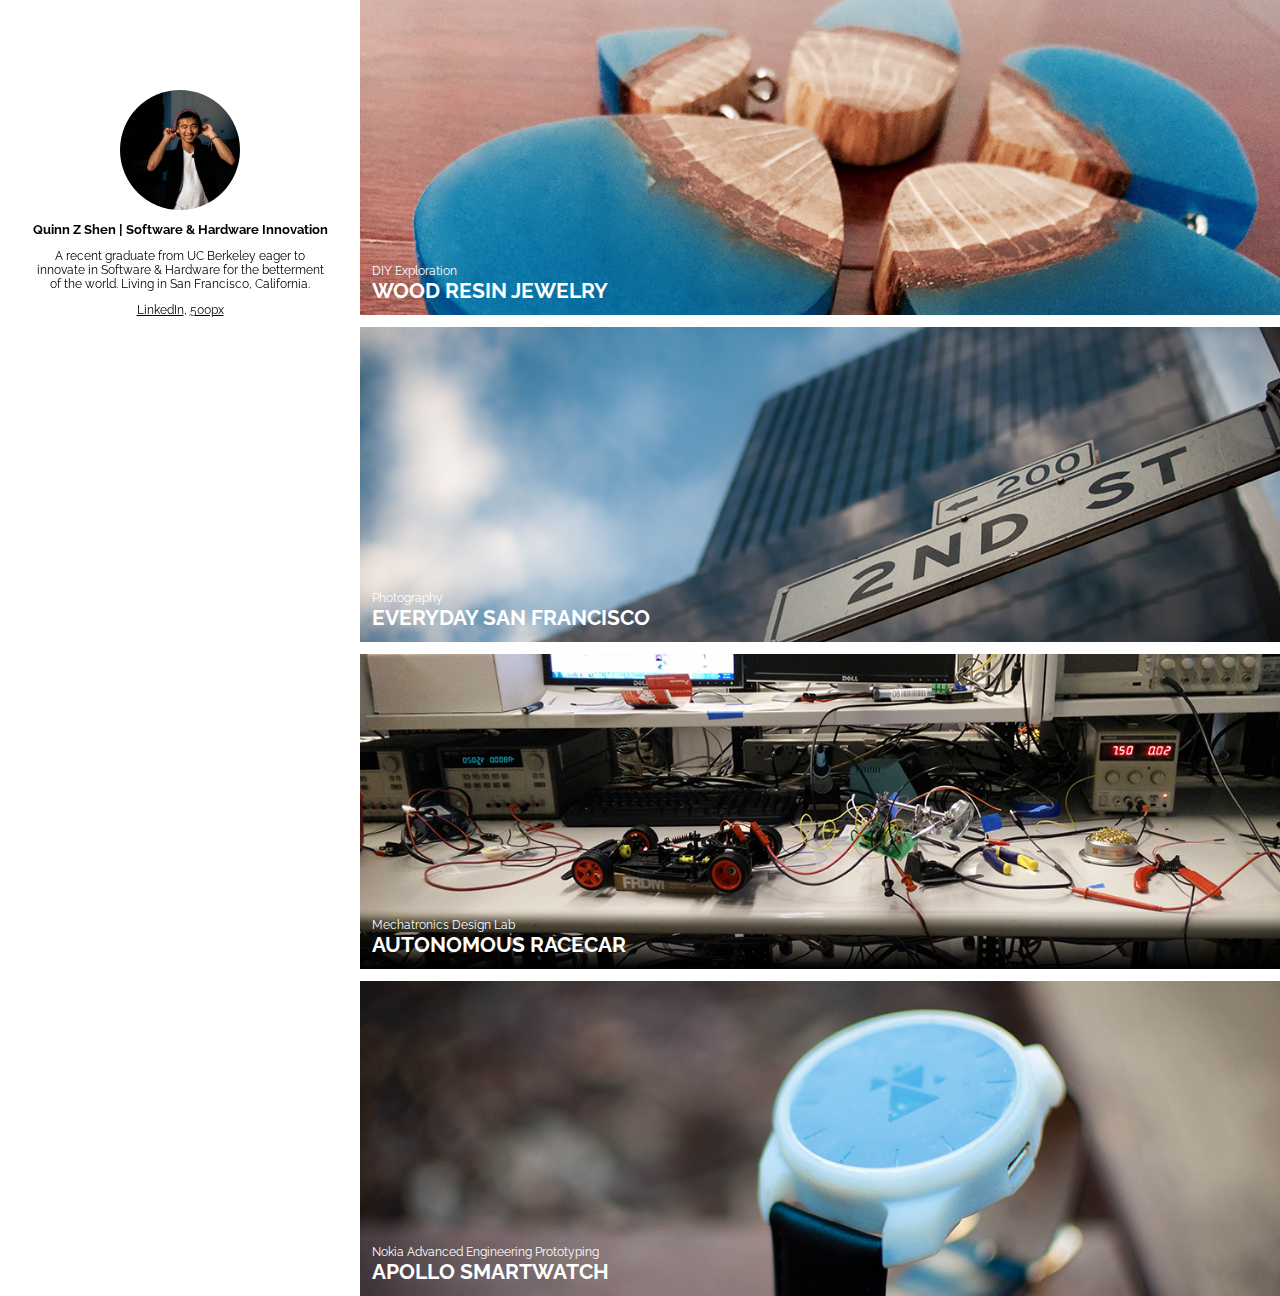
==== index.html @ 86cc1eb0 "First iteration for progressive image loading on home page. Created low and high resolution cover im" ====
<!doctype html>
<html lang="en">
  <head>
    <link href='https://fonts.googleapis.com/css?family=Raleway:400,700,100' rel='stylesheet' type='text/css'>
    <link rel="stylesheet" href="http://yui.yahooapis.com/pure/0.6.0/pure-min.css">
    <script src="https://code.jquery.com/jquery-1.11.3.js"></script>
    <script src="js/index.js"></script>
    <link rel="stylesheet" type="text/css" href="css/style-1.css">
    <link rel="shortcut icon" href="images/favicon.png" type="image/x-icon">
    <link rel="icon" href="images/favicon.png" type="image/x-icon">
    <title>Quinn Z Shen</title>
    <meta charset="utf-8">
    <meta name="viewport" content="width=device-width, initial-scale=1.0">
    <meta name="description" content="Quinn Z Shen's website!">
  </head>

  <body>
    <div class="wrapper">
      <div class="nav">
        <div class="profile"></div>
        <div class="text-module">
          <h1>Quinn Z Shen | Software & Hardware Innovation</h1>
          <p> A recent graduate from UC Berkeley eager to innovate in Software & 
          Hardware for the betterment of the world. Living in San Francisco, California.</p>
          <p><a href="https://www.linkedin.com/in/quinnzshen">LinkedIn</a>, <a href="https://500px.com/quinnzshen">500px</a></p>
        </div>
      </div>
      <div class="showcase">
        <a href="projects/woodresin.html">
          <div id="woodresin" class="content">
            <div id="woodresin-compressed" class="content-preview"></div>
            <div class="content-text">
              <p>DIY Exploration</p>
              <h1>WOOD RESIN JEWELRY</h1>
            </div>
          </div>
        </a>
        <a href="projects/woodresin.html">
          <div id="photography" class="content">
            <div id="photography-compressed" class="content-preview"></div>
            <div class="content-text">  
              <p>Photography</p>
              <h1>EVERYDAY SAN FRANCISCO</h1>
            </div>
          </div>
        </a>
        <a href="projects/woodresin.html">
          <div id="ee192" class="content">
            <div id="ee192-compressed" class="content-preview"></div>
            <div class="content-text">  
              <p>Mechatronics Design Lab</p>
              <h1>AUTONOMOUS RACECAR</h1>
            </div>
          </div>
        </a>
        <a href="projects/woodresin.html">
          <div id="nokia-compressed" class="content-preview"></div>
          <div id="nokia" class="content last">
            <div class="content-text">  
              <p>Nokia Advanced Engineering Prototyping</p>
              <h1>APOLLO SMARTWATCH</h1>
            </div>
          </div>
        </a>
      </div>
    </div>
  </body>
</html>
---- css/style-1.css ----
/* CSS declarations go here */
html, body, div, span, applet, object, iframe, p,
h1, h2, h3, h4, h5, h6, blockquote, pre,
a, abbr, acronym, address, big, cite, code,
del, dfn, em, img, ins, kbd, q, s, samp,
small, strike, strong, sub, sup, tt, var,
dl, dt, dd, ol, ul, li,
fieldset, form, label, legend,
table, caption, tbody, tfoot, thead, tr, th, td,
article, aside, canvas, details, embed,
figure, figcaption, footer, header, hgroup,
menu, nav, output, ruby, section, summary,
time, mark, audio, video {
  margin: 0;
  padding: 0;
  border: 0;
  vertical-align: baseline;
  letter-spacing: normal;
  font-family: "Raleway", sans-serif;
  text-decoration: none;
}

/* HTML5 display-role reset for older browsers */
article, aside, details, figcaption, figure,
footer, header, hgroup, menu, nav, section {
    display: block;
}

.wrapper {
  text-align: center;
}

.nav {
  width: 100%;
}

.showcase {
  margin: 0;
}

h1 {
  font-family: 'Raleway';
  font-weight: 700;
  font-size: 13px;
}

p {
  font-family: 'Raleway';
  font-weight: 400;
  font-size: 12px;
}

a {
  color: inherit;
}

.profile {
  width: 120px;
  height: 120px;
  margin: 24px auto;
  border-radius: 60px 60px;
  background: url(../images/quinn.JPG);
  background-size: cover;
  background-position-x: 50%;
  background-position-y: 50%;
  background-repeat: no-repeat;
}

.content {
  position: relative;
  margin-bottom: 12px;
  height: 315px;
  max-width: 1080px;
}

.last { 
  margin-bottom: 0 !important; 
}

.text-module {
  margin: 24px auto;
  max-width: 360px;
}

.text-module p {
  margin: 12px;
}

.text-module a {
  text-decoration: underline;
  transition: color .3s ease-out;
}

.text-module a:hover {
  color: orange;
}

@media screen and (min-width: 1024px) {
  .nav {
    position: fixed;
    width: 360px;
    height: 100%;
  }

  .text-module {
    margin: 12px 24px;
  }

  .profile {
    margin: 90px auto 0px;
  }

  .showcase {
    margin-left: 360px;
  }
}

.overlay {
  width: 100%;
  height: 100%;
  background-color: black;
  opacity: 0;
  transition: opacity .6s;
}

.content-text {
  position: absolute;
  bottom: 12px;
  left: 12px;
}

.content-text h1 {
  color: white;
  font-size: 21px;
  text-align: left;
}

.content-text p {
  color:white;
  text-align: left;
}

.content-preview {
  position: absolute;
  width: 100%;
  height: 315px;
  opacity: 0;
  transition: opacity .45s linear;
}

#woodresin {
  background-image: url(../images/woodresin/cover.jpg);
  background-size: cover;
  background-position-x: 63%;
  background-position-y: 15%;
  background-repeat: no-repeat;
}

#woodresin-compressed {
  background: url(../images/woodresin/cover.min.jpg);
  background-position-x: 63%;
  background-position-y: 15%;
  background-size: cover;
  background-repeat: no-repeat;
}

#photography {
  background: url(../images/everyday-sf/cover.jpg);
  background-size: cover;
  background-position-x: 72%;
  background-position-y: 48%;
  background-repeat: no-repeat;
}

#photography-compressed {
  background: url(../images/everyday-sf/cover.min.jpg);
  background-size: cover;
  background-position-x: 72%;
  background-position-y: 48%;
  background-repeat: no-repeat;
}

#ee192 {
  background: linear-gradient(rgba(0,0,0,0), rgba(0,0,0,0) 81%, rgba(0,0,0,1)), url(../images/ee192/cover.jpg);
  background-size: cover;
  background-position-x: 63%;
  background-position-y: 45%;
  background-repeat: no-repeat;
}

#ee192-compressed {
  background: linear-gradient(rgba(0,0,0,0), rgba(0,0,0,0) 81%, rgba(0,0,0,1)), url(../images/ee192/cover.min.jpg);
  background-size: cover;
  background-position-x: 63%;
  background-position-y: 45%;
  background-repeat: no-repeat;
}

#nokia {
  background: url(../images/watch/cover.jpg);
  background-size: cover;
  background-position-x: 57%;
  background-position-y: 33%;
  background-repeat: no-repeat;
}

#nokia-compressed {
  background: url(../images/watch/cover.min.jpg);
  background-size: cover;
  background-position-x: 57%;
  background-position-y: 33%;
  background-repeat: no-repeat;
}

/** Hide scrollbars on Chrome, Safari, and IE10 **/
::-webkit-scrollbar { width: 0 !important }
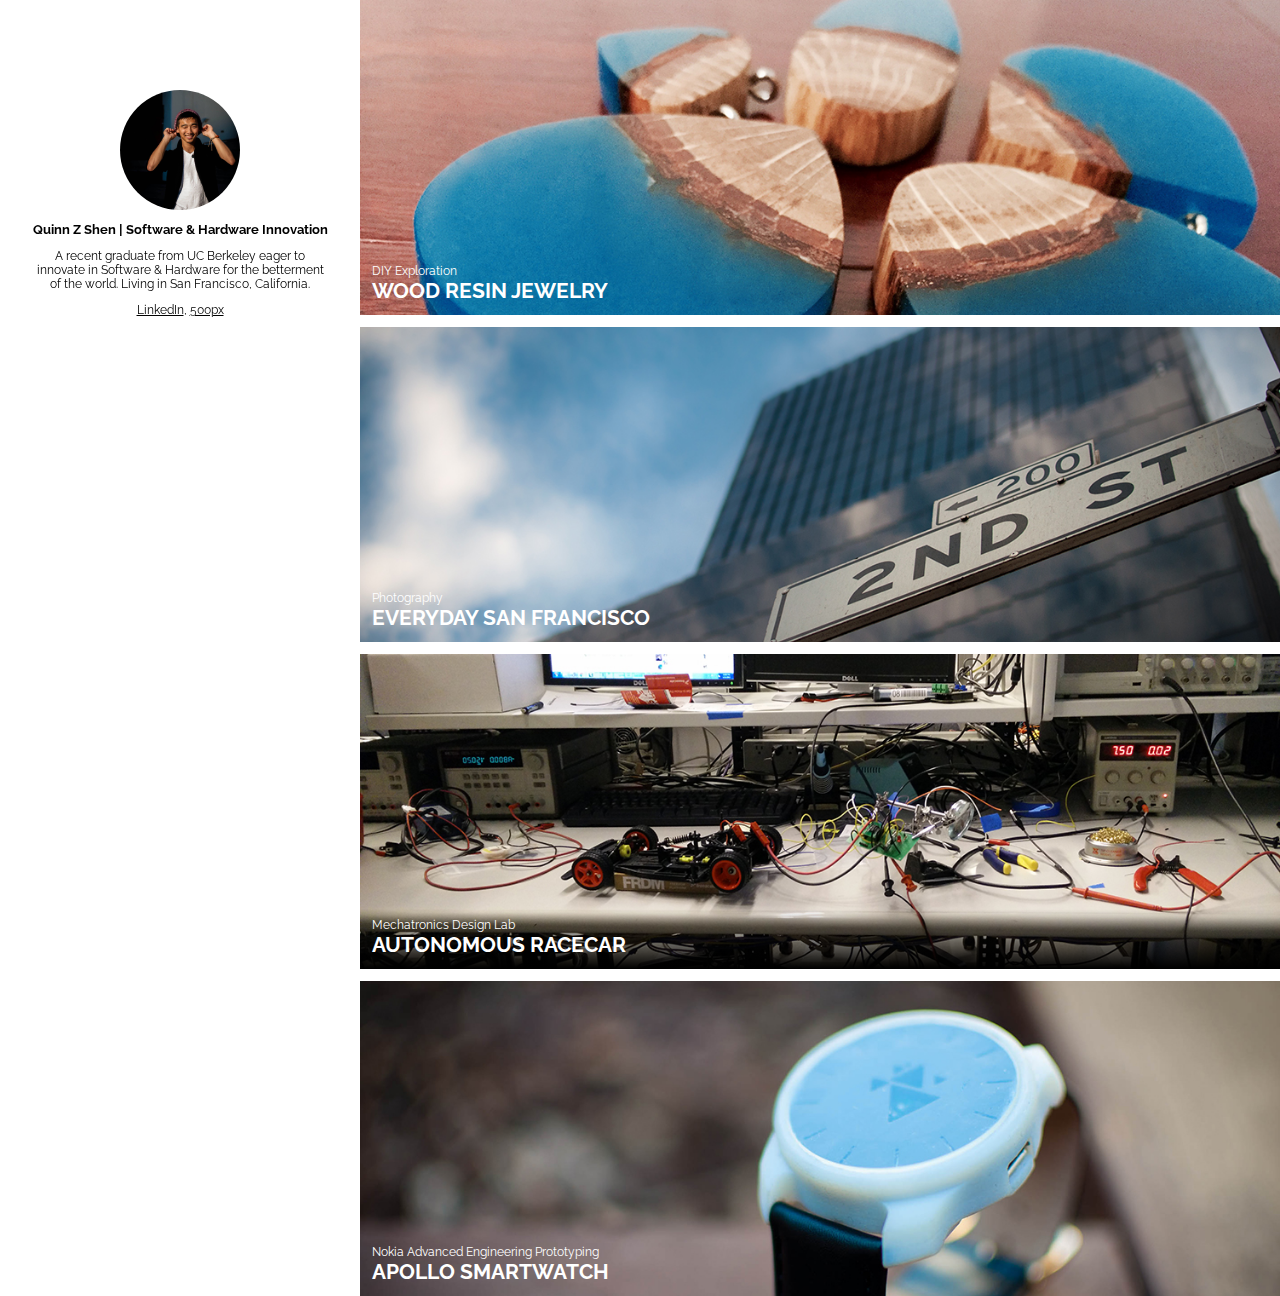
==== commit 109c757f: "Added compressed nokia image into correct content div" ====
--- a/index.html
+++ b/index.html
@@ -54,8 +54,8 @@
           </div>
         </a>
         <a href="projects/woodresin.html">
+          <div id="nokia" class="content last">
           <div id="nokia-compressed" class="content-preview"></div>
-          <div id="nokia" class="content last">
             <div class="content-text">  
               <p>Nokia Advanced Engineering Prototyping</p>
               <h1>APOLLO SMARTWATCH</h1>
--- a/css/style-1.css
+++ b/css/style-1.css
@@ -143,7 +143,6 @@
 .content-preview {
   position: absolute;
   width: 100%;
-  height: 315px;
   opacity: 0;
   transition: opacity .45s linear;
 }
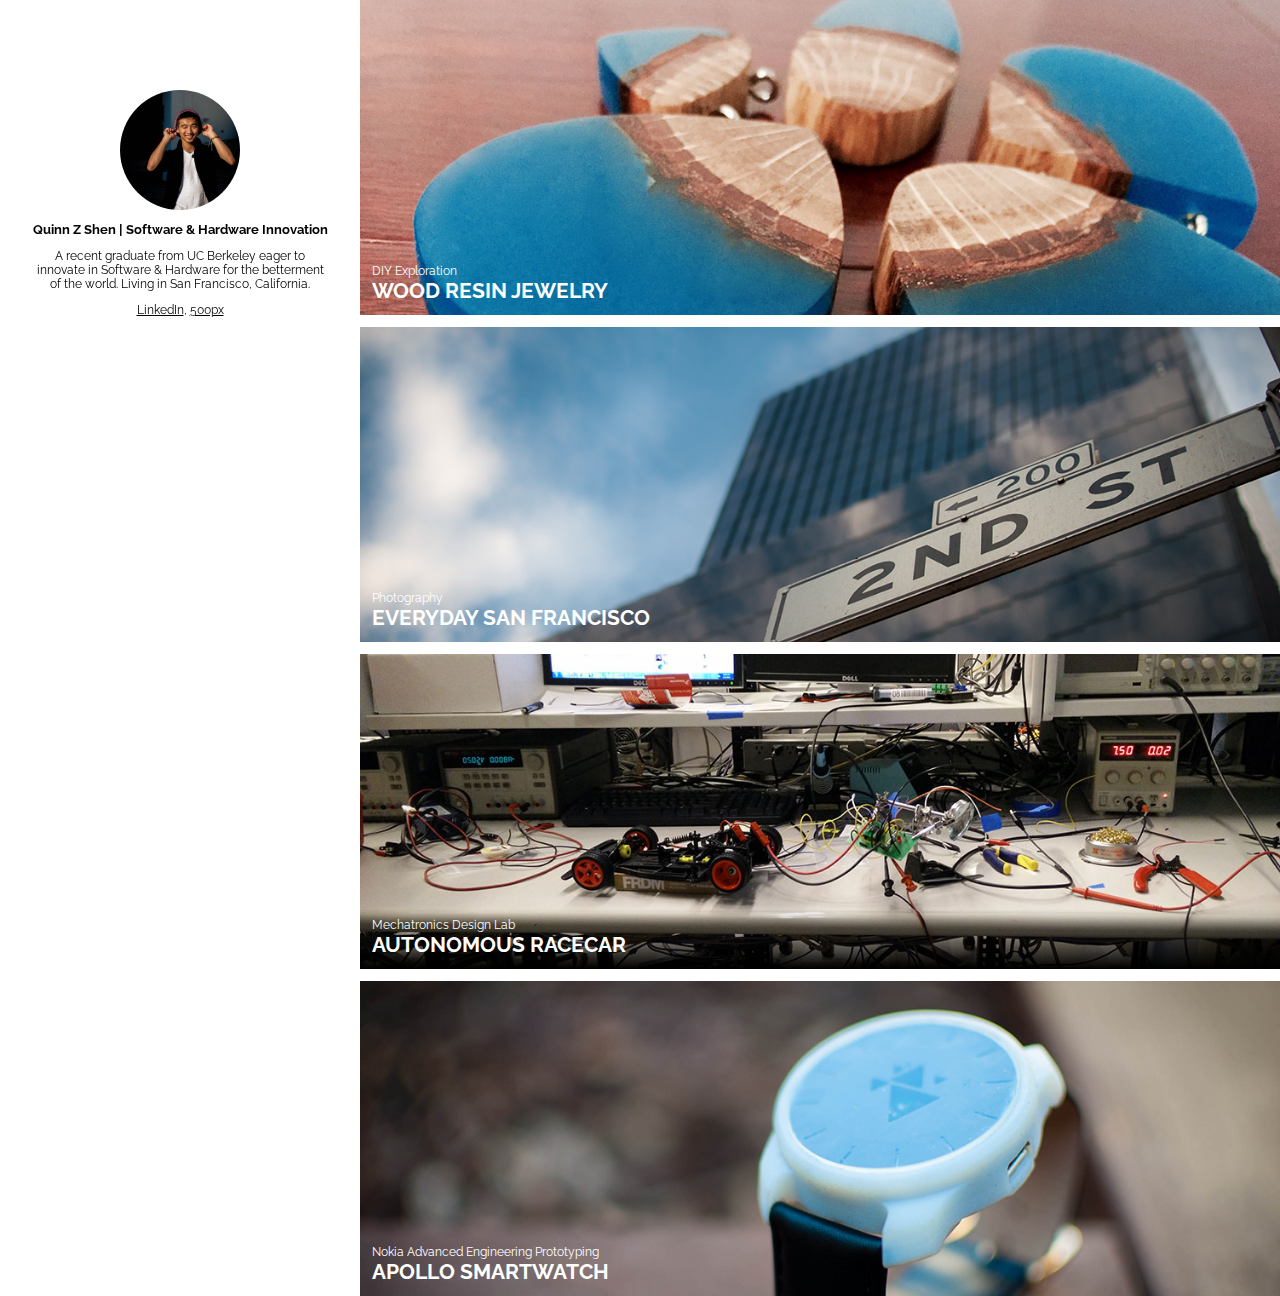
==== commit 987b55eb: "Created links for profile, and added box-shadow:hovers" ====
--- a/index.html
+++ b/index.html
@@ -17,9 +17,9 @@
   <body>
     <div class="wrapper">
       <div class="nav">
-        <div class="profile"></div>
+        <a href="index.html"><div class="profile"></div></a>
         <div class="text-module">
-          <h1>Quinn Z Shen | Software & Hardware Innovation</h1>
+          <h1><a href="index.html">Quinn Z Shen | Software & Hardware Innovation</a></h1>
           <p> A recent graduate from UC Berkeley eager to innovate in Software & 
           Hardware for the betterment of the world. Living in San Francisco, California.</p>
           <p><a href="https://www.linkedin.com/in/quinnzshen">LinkedIn</a>, <a href="https://500px.com/quinnzshen">500px</a></p>
--- a/css/style-1.css
+++ b/css/style-1.css
@@ -64,6 +64,11 @@
   background-position-x: 50%;
   background-position-y: 50%;
   background-repeat: no-repeat;
+  transition: box-shadow .3s ease-out;
+}
+
+.profile:hover {
+  box-shadow: 1px 1px 6px #1e262c; 
 }
 
 .content {
@@ -71,6 +76,11 @@
   margin-bottom: 12px;
   height: 315px;
   max-width: 1080px;
+  transition: box-shadow .3s ease-out;
+}
+
+.content:hover {
+  box-shadow: 1px 1px 6px #1e262c; 
 }
 
 .last { 
@@ -86,8 +96,12 @@
   margin: 12px;
 }
 
-.text-module a {
+.text-module p a {
   text-decoration: underline;
+  transition: color .3s ease-out;
+}
+
+.text-module h1 a {
   transition: color .3s ease-out;
 }
 
@@ -143,6 +157,8 @@
 .content-preview {
   position: absolute;
   width: 100%;
+  height: 315px;
+  max-width: 1080px;
   opacity: 0;
   transition: opacity .45s linear;
 }
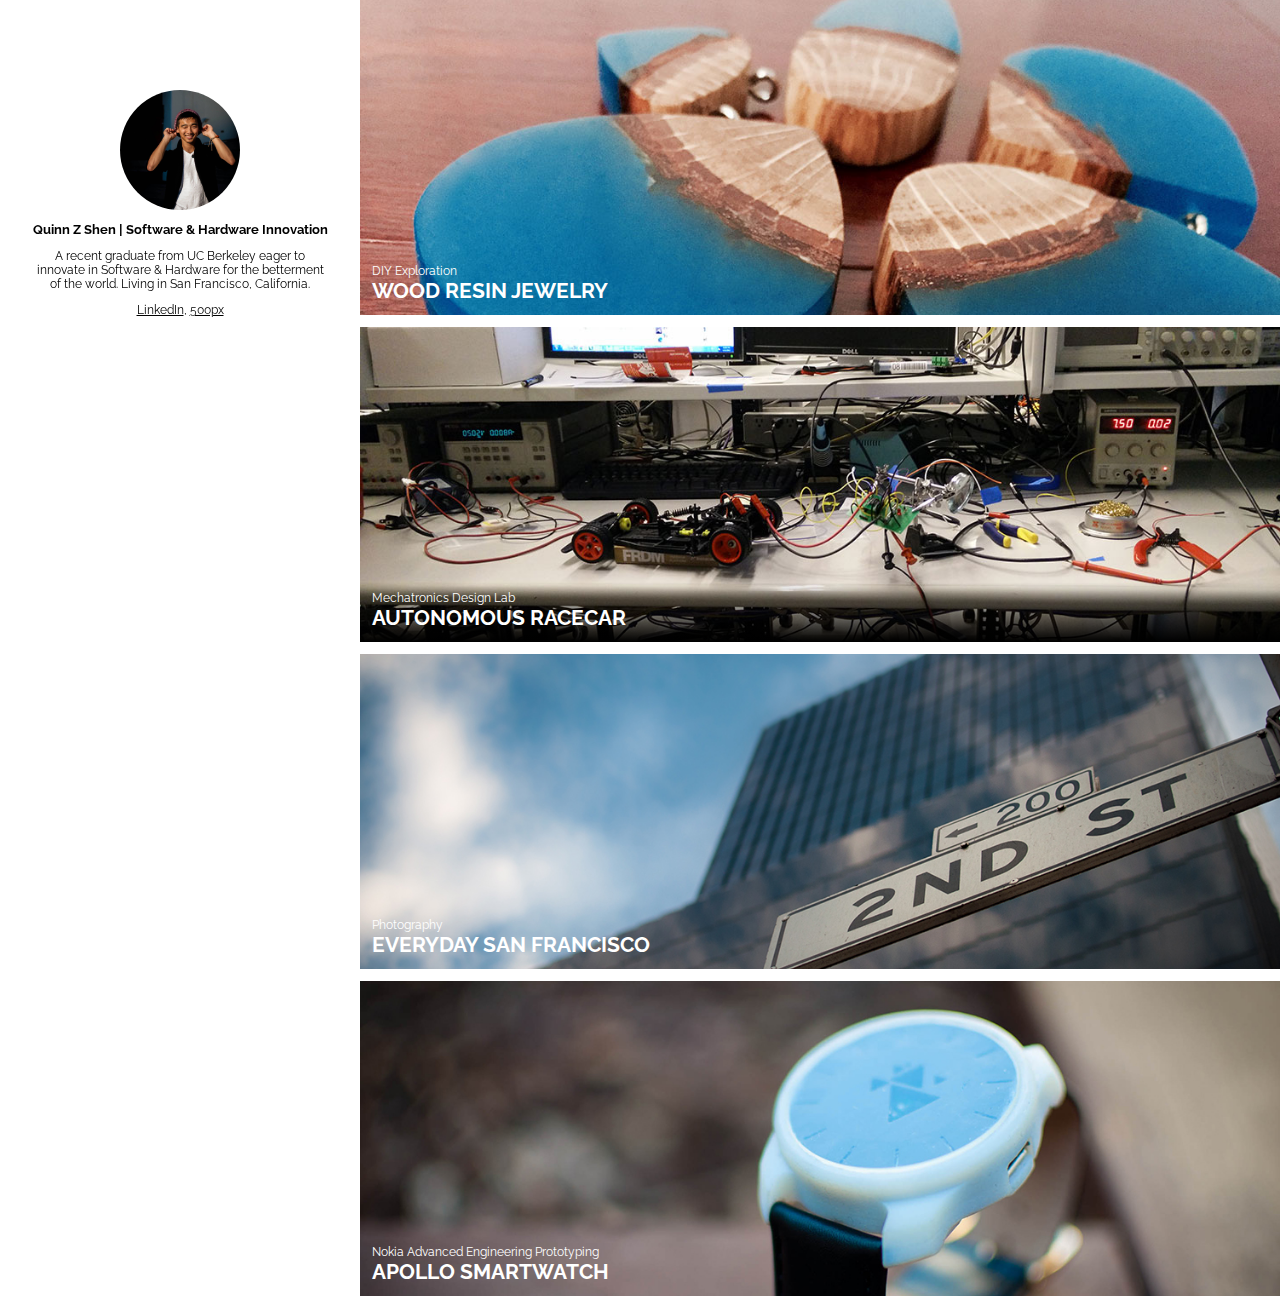
==== commit 49222206: "Moving up autonomous car project to #2 slot on website homepage" ====
--- a/index.html
+++ b/index.html
@@ -8,7 +8,7 @@
     <link rel="stylesheet" type="text/css" href="css/style-1.css">
     <link rel="shortcut icon" href="images/favicon.png" type="image/x-icon">
     <link rel="icon" href="images/favicon.png" type="image/x-icon">
-    <title>Quinn Z Shen</title>
+    <title>Quinn Z Shen: Software & Hardware Engineer</title>
     <meta charset="utf-8">
     <meta name="viewport" content="width=device-width, initial-scale=1.0">
     <meta name="description" content="Quinn Z Shen's website!">
@@ -17,9 +17,9 @@
   <body>
     <div class="wrapper">
       <div class="nav">
-        <a href="index.html"><div class="profile"></div></a>
-        <div class="text-module">
-          <h1><a href="index.html">Quinn Z Shen | Software & Hardware Innovation</a></h1>
+        <a href="#"><div class="profile clickable-img"></div></a>
+        <div class="text-module highlight">
+          <h1><a href="#">Quinn Z Shen | Software & Hardware Innovation</a></h1>
           <p> A recent graduate from UC Berkeley eager to innovate in Software & 
           Hardware for the betterment of the world. Living in San Francisco, California.</p>
           <p><a href="https://www.linkedin.com/in/quinnzshen">LinkedIn</a>, <a href="https://500px.com/quinnzshen">500px</a></p>
@@ -27,7 +27,7 @@
       </div>
       <div class="showcase">
         <a href="projects/woodresin.html">
-          <div id="woodresin" class="content">
+          <div id="woodresin" class="content clickable-img">
             <div id="woodresin-compressed" class="content-preview"></div>
             <div class="content-text">
               <p>DIY Exploration</p>
@@ -35,17 +35,8 @@
             </div>
           </div>
         </a>
-        <a href="projects/woodresin.html">
-          <div id="photography" class="content">
-            <div id="photography-compressed" class="content-preview"></div>
-            <div class="content-text">  
-              <p>Photography</p>
-              <h1>EVERYDAY SAN FRANCISCO</h1>
-            </div>
-          </div>
-        </a>
-        <a href="projects/woodresin.html">
-          <div id="ee192" class="content">
+        <a href="projects/ee192.html">
+          <div id="ee192" class="content clickable-img">
             <div id="ee192-compressed" class="content-preview"></div>
             <div class="content-text">  
               <p>Mechatronics Design Lab</p>
@@ -54,7 +45,16 @@
           </div>
         </a>
         <a href="projects/woodresin.html">
-          <div id="nokia" class="content last">
+          <div id="photography" class="content clickable-img">
+            <div id="photography-compressed" class="content-preview"></div>
+            <div class="content-text">
+              <p>Photography</p>
+              <h1>EVERYDAY SAN FRANCISCO</h1>
+            </div>
+          </div>
+        </a>
+        <a href="projects/woodresin.html">
+          <div id="nokia" class="content last clickable-img">
           <div id="nokia-compressed" class="content-preview"></div>
             <div class="content-text">  
               <p>Nokia Advanced Engineering Prototyping</p>
--- a/css/style-1.css
+++ b/css/style-1.css
@@ -26,6 +26,25 @@
     display: block;
 }
 
+.center-vertically {
+  top: 50%;
+  transform: translateY(-50%);
+  position: absolute;
+}
+
+.center-horizontally {
+  left: 50%;
+  transform: translateX(-50%);
+  position: absolute;
+}
+
+.triangle {
+  border-right: 2px solid;
+  border-bottom: 2px solid;
+  width: 9px; height: 9px;
+  transform: rotate(-45deg);
+}
+
 .wrapper {
   text-align: center;
 }
@@ -52,6 +71,41 @@
 
 a {
   color: inherit;
+}
+
+.project-blurb {
+  max-width: 864px;
+  margin: 0px auto 6px;
+}
+
+.project-blurb h1 {
+  text-align: left;
+  font-size: 30px;
+  line-height: 150%;
+}
+
+.project-blurb p {
+  text-align: left;
+  font-size: 15px;
+  line-height: 150%;
+}
+
+.caption p {
+  text-align: center;
+  font-size: 13px;
+}
+
+.video-player {
+  display: block;
+  width: 100%;
+  max-width: 864px;
+  margin: 0px auto 6px;
+}
+
+@media screen and (max-width: 888px) {
+  .project-blurb {
+    margin: 0px 12px 6px;
+  }
 }
 
 .profile {
@@ -67,19 +121,15 @@
   transition: box-shadow .3s ease-out;
 }
 
-.profile:hover {
-  box-shadow: 1px 1px 6px #1e262c; 
-}
-
 .content {
   position: relative;
-  margin-bottom: 12px;
+  margin: 0px auto 12px;
   height: 315px;
   max-width: 1080px;
   transition: box-shadow .3s ease-out;
 }
 
-.content:hover {
+.clickable-img:hover {
   box-shadow: 1px 1px 6px #1e262c; 
 }
 
@@ -98,15 +148,18 @@
 
 .text-module p a {
   text-decoration: underline;
+}
+
+.highlight a {
   transition: color .3s ease-out;
 }
 
-.text-module h1 a {
-  transition: color .3s ease-out;
-}
-
-.text-module a:hover {
+.highlight a:hover {
   color: orange;
+}
+
+.underline a {
+  text-decoration: underline;
 }
 
 @media screen and (min-width: 1024px) {
@@ -114,6 +167,15 @@
     position: fixed;
     width: 360px;
     height: 100%;
+    top: 0;
+    left: 0;
+  }
+
+  .content-nav {
+    margin-top: 0px;
+    opacity: 0;
+    transition: opacity 1.5s;
+    z-index: -1;
   }
 
   .text-module {
@@ -126,6 +188,10 @@
 
   .showcase {
     margin-left: 360px;
+  }
+
+  .showcase-nav {
+    margin-top: 222px
   }
 }
 
@@ -163,6 +229,32 @@
   transition: opacity .45s linear;
 }
 
+.showcase-content {
+  position: relative;
+  margin-bottom: 24px;
+  height: 654px;
+  max-width: 1080px;
+  background-size: cover;
+  background-position-x: 50%;
+  background-position-y: 50%;
+}
+
+.showcase-text {
+  position: fixed;
+  width: 360px;
+  height: 100%;
+  top: 0px;
+}
+
+.trigger {
+  position: absolute;
+  bottom: 300px;
+}
+
+#nav-1 {
+  transition: opacity 1.5s;
+}
+
 #woodresin {
   background-image: url(../images/woodresin/cover.jpg);
   background-size: cover;
